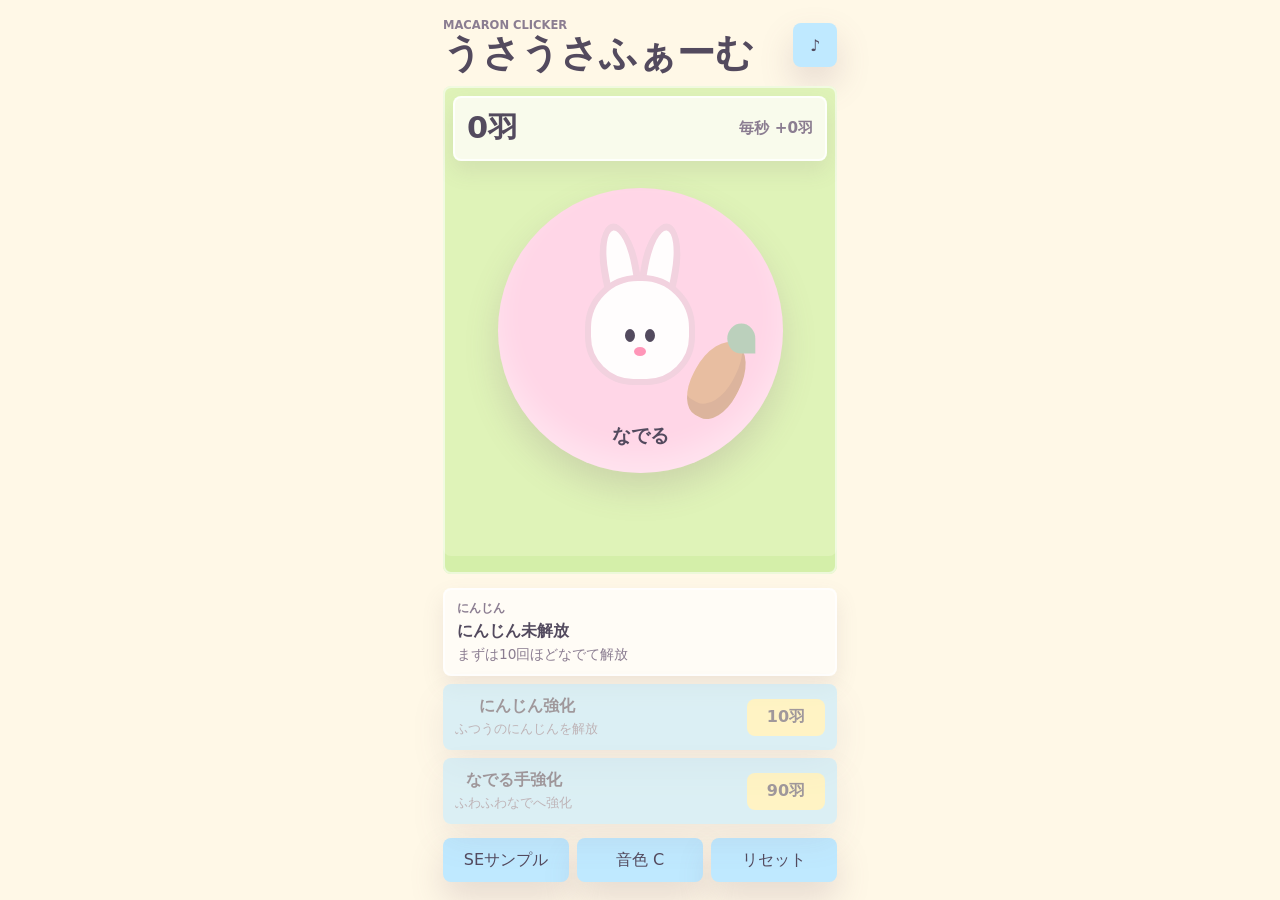
==== index.html @ 25ad2a1d "add chichai rabbit" ====
<!doctype html>
<html lang="ja">
  <head>
    <meta charset="utf-8">
    <meta name="viewport" content="width=device-width, initial-scale=1">
    <title>うさうさふぁーむ</title>
    <link rel="stylesheet" href="styles.css">
  </head>
  <body>
    <main class="game-shell" aria-labelledby="game-title">
      <header class="game-header">
        <div>
          <p class="eyebrow">macaron clicker</p>
          <h1 id="game-title">うさうさふぁーむ</h1>
        </div>
        <button id="soundToggle" class="icon-button" type="button" aria-label="音を切り替える">♪</button>
      </header>

      <section id="farm" class="farm" role="button" tabindex="0" aria-label="うさぎをなでる">
        <div class="farm-stats" aria-label="現在のうさぎ数">
          <strong id="rabbitCount">0羽</strong>
          <span id="perSecond">毎秒 +0羽</span>
        </div>
        <div id="visualRabbitLayer" class="visual-rabbit-layer" aria-hidden="true"></div>
        <div id="floatLayer" class="float-layer" aria-hidden="true"></div>
        <button id="petButton" class="pet-button" type="button" aria-label="うさぎをなでる">
          <span id="carrotGem" class="carrot carrot-normal"></span>
          <span class="bunny" aria-hidden="true">
            <span class="ear left"></span>
            <span class="ear right"></span>
            <span class="face">
              <span class="eye left"></span>
              <span class="eye right"></span>
              <span class="nose"></span>
            </span>
          </span>
          <span class="pet-text">なでる</span>
        </button>
      </section>

      <section class="upgrade-panel" aria-label="強化">
        <div class="level-card">
          <span class="label">にんじん</span>
          <strong id="carrotName">ふつうのにんじん</strong>
          <span id="carrotHint">毎秒 +0.2</span>
        </div>

        <button id="carrotUpgrade" class="upgrade-button" type="button">
          <span>
            <strong>にんじん強化</strong>
            <small id="carrotUpgradeText">毎秒増加量を上げる</small>
          </span>
          <b id="carrotCost">25</b>
        </button>

        <button id="handUpgrade" class="upgrade-button" type="button">
          <span>
            <strong>なでる手強化</strong>
            <small id="handUpgradeText">なでる増加量を上げる</small>
          </span>
          <b id="handCost">15</b>
        </button>
      </section>

      <footer class="controls">
        <button id="sampleSound" type="button">SEサンプル</button>
        <button id="soundVariant" type="button">音色 A</button>
        <button id="resetGame" type="button">リセット</button>
      </footer>
    </main>

    <script src="app.js"></script>
  </body>
</html>
---- styles.css ----
:root {
  --cream: #fff8e7;
  --rose: #ffd6e7;
  --mint: #c9f3df;
  --grass: #dff3b8;
  --grass-light: #edf8d2;
  --grass-dark: #bfe58d;
  --lemon: #fff0a8;
  --sky: #bfe9ff;
  --lavender: #dbc8ff;
  --ink: #534a5e;
  --soft: #8b7d91;
  --white: #fffdf8;
  --shadow: 0 16px 34px rgba(126, 95, 116, 0.2);
}

* {
  box-sizing: border-box;
}

body {
  margin: 0;
  min-height: 100vh;
  display: grid;
  place-items: center;
  background: var(--cream);
  color: var(--ink);
  font-family:
    "M PLUS Rounded 1c",
    "Kosugi Maru",
    "Hiragino Maru Gothic ProN",
    "Yu Gothic",
    "Meiryo",
    system-ui,
    sans-serif;
}

button {
  color: inherit;
  font: inherit;
}

.game-shell {
  width: min(100vw, 430px);
  min-height: 100vh;
  display: grid;
  grid-template-rows: auto 1fr auto auto;
  gap: 14px;
  padding: 18px;
}

.game-header {
  display: flex;
  align-items: center;
  justify-content: space-between;
}

.eyebrow {
  margin: 0 0 2px;
  color: var(--soft);
  font-size: 0.72rem;
  font-weight: 700;
  letter-spacing: 0;
  text-transform: uppercase;
}

h1 {
  margin: 0;
  font-size: clamp(1.8rem, 10vw, 2.4rem);
  line-height: 1;
}

.icon-button,
.controls button {
  min-width: 44px;
  min-height: 44px;
  border: 0;
  border-radius: 8px;
  background: var(--sky);
  box-shadow: var(--shadow);
  cursor: pointer;
}

.level-card {
  min-height: 70px;
  padding: 10px 12px;
  border: 2px solid rgba(255, 255, 255, 0.75);
  border-radius: 8px;
  background: rgba(255, 253, 248, 0.86);
  box-shadow: 0 10px 22px rgba(126, 95, 116, 0.12);
}

.label {
  display: block;
  margin-bottom: 4px;
  color: var(--soft);
  font-size: 0.78rem;
  font-weight: 700;
}

.farm {
  position: relative;
  min-height: 290px;
  display: grid;
  place-items: center;
  overflow: hidden;
  border-radius: 8px;
  border: 0;
  background: var(--grass);
  box-shadow: inset 0 0 0 2px rgba(255, 255, 255, 0.58), inset 0 -18px 0 rgba(191, 229, 141, 0.35);
  cursor: pointer;
  user-select: none;
  -webkit-tap-highlight-color: transparent;
}

.farm:focus-visible {
  outline: 3px solid rgba(255, 150, 184, 0.75);
  outline-offset: 3px;
}

.farm:active .pet-button {
  transform: scale(0.97);
}

.farm-stats {
  position: absolute;
  top: 10px;
  left: 10px;
  right: 10px;
  z-index: 3;
  min-height: 58px;
  display: flex;
  align-items: center;
  justify-content: space-between;
  gap: 8px;
  padding: 10px 12px;
  border: 2px solid rgba(255, 255, 255, 0.75);
  border-radius: 8px;
  background: rgba(255, 253, 248, 0.82);
  box-shadow: 0 10px 22px rgba(126, 95, 116, 0.12);
  pointer-events: none;
}

.farm-stats strong {
  overflow-wrap: anywhere;
  font-size: clamp(1.28rem, 7vw, 1.9rem);
}

.farm-stats span {
  flex: 0 0 auto;
  color: var(--soft);
  font-size: 0.95rem;
  font-weight: 800;
}

.float-layer {
  position: absolute;
  inset: 0;
  pointer-events: none;
}

.visual-rabbit-layer {
  position: absolute;
  inset: 0;
  z-index: 1;
  pointer-events: none;
}

.visual-rabbit {
  position: absolute;
  width: 28px;
  height: 22px;
  border-radius: 50% 52% 48% 48%;
  background: #fffdfd;
  box-shadow: 0 4px 8px rgba(120, 90, 110, 0.12);
  transform: translate(-50%, -50%) rotate(var(--rabbit-tilt)) scale(var(--rabbit-scale));
}

.visual-rabbit::before,
.visual-rabbit::after {
  content: "";
  position: absolute;
  top: -14px;
  width: 8px;
  height: 22px;
  border-radius: 999px;
  background: #fffdfd;
  box-shadow: inset 0 -8px #ffd6e7;
}

.visual-rabbit::before {
  left: 7px;
  transform: rotate(-10deg);
}

.visual-rabbit::after {
  right: 7px;
  transform: rotate(10deg);
}

.floating-bunny {
  position: absolute;
  z-index: 4;
  animation: floatUp 900ms ease-out forwards;
  padding: 4px 8px;
  border-radius: 999px;
  background: rgba(255, 253, 248, 0.78);
  color: #ff6f9f;
  font-size: 1.15rem;
  font-weight: 900;
  transform: translate(-50%, -50%);
}

.pet-button {
  position: relative;
  z-index: 2;
  width: min(78vw, 285px);
  aspect-ratio: 1;
  display: grid;
  place-items: center;
  border: 0;
  border-radius: 50%;
  background: var(--rose);
  box-shadow: var(--shadow), inset 0 -16px 28px rgba(255, 255, 255, 0.34);
  cursor: pointer;
  pointer-events: none;
  transition: transform 120ms ease;
}

.carrot-locked {
  filter: saturate(0.55);
  opacity: 0.72;
}

.bunny {
  position: relative;
  width: 130px;
  height: 130px;
}

.ear {
  position: absolute;
  top: -42px;
  width: 38px;
  height: 92px;
  border-radius: 50% 50% 42% 42%;
  background: #fffdfd;
  border: 7px solid #f2d2df;
}

.ear.left {
  left: 26px;
  transform: rotate(-10deg);
}

.ear.right {
  right: 26px;
  transform: rotate(10deg);
}

.face {
  position: absolute;
  inset: 10px;
  border-radius: 48% 48% 44% 44%;
  background: #fffdfd;
  border: 6px solid #f2d2df;
}

.eye,
.nose {
  position: absolute;
  border-radius: 50%;
  background: var(--ink);
}

.eye {
  top: 48px;
  width: 10px;
  height: 13px;
}

.eye.left {
  left: 34px;
}

.eye.right {
  right: 34px;
}

.nose {
  top: 66px;
  left: 50%;
  width: 12px;
  height: 9px;
  transform: translateX(-50%);
  background: #ff96b8;
}

.carrot {
  position: absolute;
  right: 42px;
  bottom: 52px;
  width: 48px;
  height: 82px;
  border-radius: 52% 52% 46% 46%;
  transform: rotate(28deg);
  box-shadow: inset -10px -12px rgba(83, 74, 94, 0.12);
}

.carrot::before {
  content: "";
  position: absolute;
  top: -22px;
  left: 12px;
  width: 28px;
  height: 30px;
  border-radius: 50% 50% 0 50%;
  background: #87d99a;
  transform: rotate(-28deg);
}

.carrot-normal { background: #ffb05c; }
.carrot-ruby { background: #ff5e87; }
.carrot-garnet { background: #b33a58; }
.carrot-topaz { background: #ffd25f; }
.carrot-emerald { background: #53d49a; }
.carrot-sapphire { background: #5aa7ff; }
.carrot-diamond { background: #dff8ff; }

.pet-text {
  position: absolute;
  bottom: 24px;
  font-size: 1.2rem;
  font-weight: 800;
}

.upgrade-panel {
  display: grid;
  gap: 8px;
}

.level-card strong,
.level-card span:last-child {
  display: block;
}

.level-card span:last-child {
  margin-top: 4px;
  color: var(--soft);
  font-size: 0.86rem;
}

.upgrade-button {
  min-height: 66px;
  display: flex;
  align-items: center;
  justify-content: space-between;
  gap: 12px;
  padding: 12px;
  border: 0;
  border-radius: 8px;
  background: var(--sky);
  box-shadow: var(--shadow);
  cursor: pointer;
}

.upgrade-button:disabled {
  opacity: 0.55;
  cursor: not-allowed;
}

.upgrade-button small {
  display: block;
  margin-top: 3px;
  color: var(--soft);
}

.upgrade-button b {
  min-width: 78px;
  padding: 8px;
  border-radius: 8px;
  background: var(--lemon);
  text-align: center;
}

.controls {
  display: grid;
  grid-template-columns: 1fr 1fr 1fr;
  gap: 8px;
}

@keyframes floatUp {
  from {
    opacity: 0;
    transform: translateY(14px) scale(0.85);
  }

  20% {
    opacity: 1;
  }

  to {
    opacity: 0;
    transform: translateY(-62px) scale(1.2);
  }
}

@media (min-height: 720px) {
  .farm {
    min-height: 350px;
  }
}
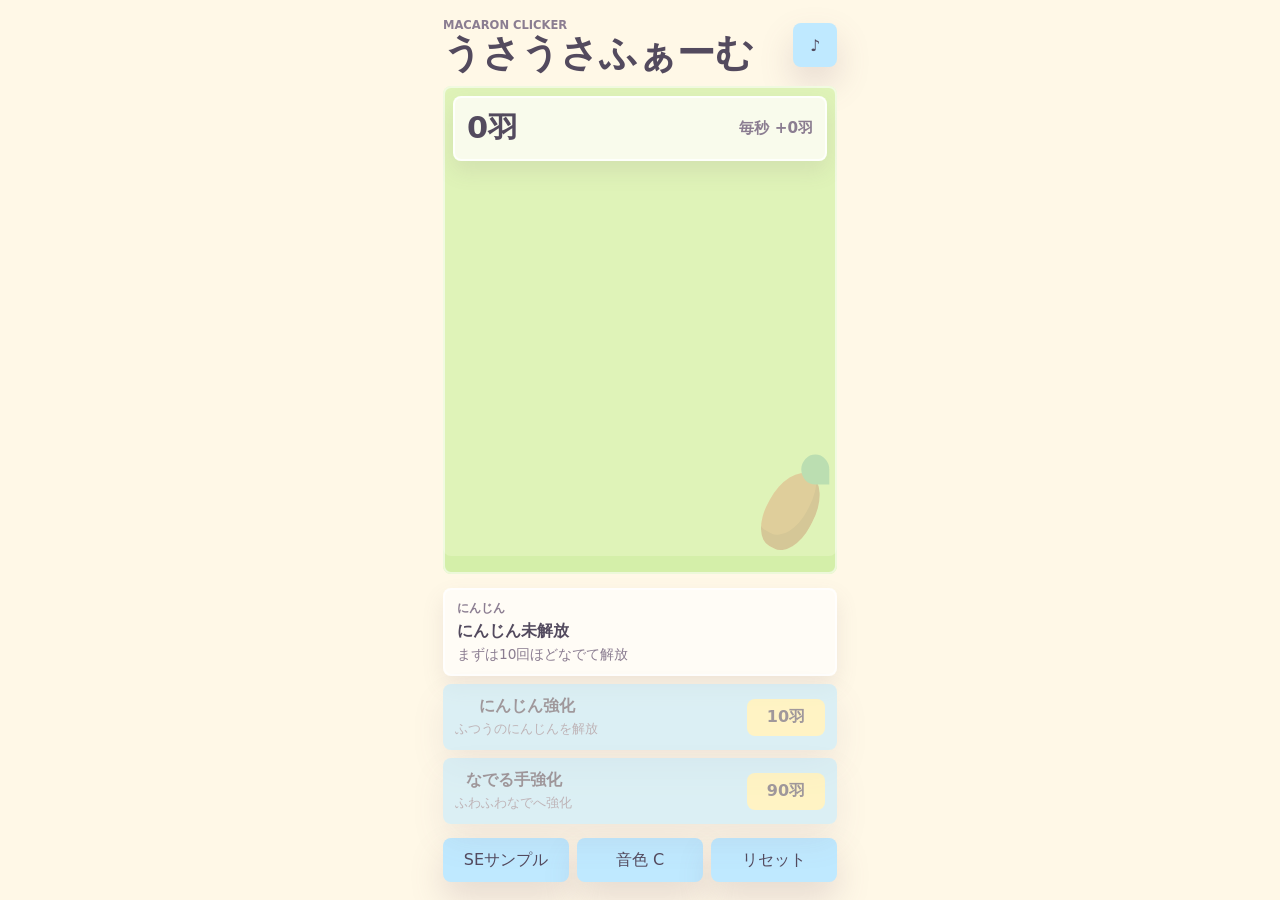
==== commit 3059a839: "change usagi design" ====
--- a/index.html
+++ b/index.html
@@ -23,19 +23,7 @@
         </div>
         <div id="visualRabbitLayer" class="visual-rabbit-layer" aria-hidden="true"></div>
         <div id="floatLayer" class="float-layer" aria-hidden="true"></div>
-        <button id="petButton" class="pet-button" type="button" aria-label="うさぎをなでる">
-          <span id="carrotGem" class="carrot carrot-normal"></span>
-          <span class="bunny" aria-hidden="true">
-            <span class="ear left"></span>
-            <span class="ear right"></span>
-            <span class="face">
-              <span class="eye left"></span>
-              <span class="eye right"></span>
-              <span class="nose"></span>
-            </span>
-          </span>
-          <span class="pet-text">なでる</span>
-        </button>
+        <span id="carrotGem" class="carrot carrot-normal" aria-hidden="true"></span>
       </section>
 
       <section class="upgrade-panel" aria-label="強化">
--- a/styles.css
+++ b/styles.css
@@ -118,10 +118,6 @@
   outline-offset: 3px;
 }
 
-.farm:active .pet-button {
-  transform: scale(0.97);
-}
-
 .farm-stats {
   position: absolute;
   top: 10px;
@@ -168,11 +164,11 @@
 
 .visual-rabbit {
   position: absolute;
-  width: 28px;
-  height: 22px;
-  border-radius: 50% 52% 48% 48%;
-  background: #fffdfd;
-  box-shadow: 0 4px 8px rgba(120, 90, 110, 0.12);
+  width: 36px;
+  height: 20px;
+  border-radius: 54% 46% 46% 54% / 64% 58% 42% 36%;
+  background: #ffffff;
+  box-shadow: 0 3px 0 rgba(120, 90, 110, 0.14);
   transform: translate(-50%, -50%) rotate(var(--rabbit-tilt)) scale(var(--rabbit-scale));
 }
 
@@ -180,22 +176,66 @@
 .visual-rabbit::after {
   content: "";
   position: absolute;
-  top: -14px;
-  width: 8px;
-  height: 22px;
+}
+
+.visual-rabbit::before {
+  right: 4px;
+  top: -12px;
+  width: 9px;
+  height: 24px;
   border-radius: 999px;
-  background: #fffdfd;
-  box-shadow: inset 0 -8px #ffd6e7;
-}
-
-.visual-rabbit::before {
-  left: 7px;
-  transform: rotate(-10deg);
+  background: #ffffff;
+  box-shadow: 0 2px 0 rgba(120, 90, 110, 0.1), inset 0 -7px #ffddeb;
+  transform: rotate(24deg);
 }
 
 .visual-rabbit::after {
-  right: 7px;
-  transform: rotate(10deg);
+  left: -2px;
+  bottom: 2px;
+  width: 9px;
+  height: 9px;
+  border-radius: 50%;
+  background: #ffffff;
+  box-shadow: 0 2px 0 rgba(120, 90, 110, 0.12);
+}
+
+.carrot {
+  position: absolute;
+  z-index: 2;
+  right: 22px;
+  bottom: 22px;
+  width: 48px;
+  height: 82px;
+  border-radius: 52% 52% 46% 46%;
+  transform: rotate(28deg);
+  box-shadow: inset -10px -12px rgba(83, 74, 94, 0.12);
+  opacity: 0.88;
+  pointer-events: none;
+}
+
+.carrot::before {
+  content: "";
+  position: absolute;
+  top: -22px;
+  left: 12px;
+  width: 28px;
+  height: 30px;
+  border-radius: 50% 50% 0 50%;
+  background: #87d99a;
+  transform: rotate(-28deg);
+}
+
+.carrot-normal { background: #ffb05c; }
+.carrot-ruby { background: #ff5e87; }
+.carrot-garnet { background: #b33a58; }
+.carrot-topaz { background: #ffd25f; }
+.carrot-emerald { background: #53d49a; }
+.carrot-sapphire { background: #5aa7ff; }
+.carrot-diamond { background: #dff8ff; }
+
+.carrot-locked {
+  filter: saturate(0.55);
+  opacity: 0.58;
 }
 
 .floating-bunny {
@@ -211,129 +251,6 @@
   transform: translate(-50%, -50%);
 }
 
-.pet-button {
-  position: relative;
-  z-index: 2;
-  width: min(78vw, 285px);
-  aspect-ratio: 1;
-  display: grid;
-  place-items: center;
-  border: 0;
-  border-radius: 50%;
-  background: var(--rose);
-  box-shadow: var(--shadow), inset 0 -16px 28px rgba(255, 255, 255, 0.34);
-  cursor: pointer;
-  pointer-events: none;
-  transition: transform 120ms ease;
-}
-
-.carrot-locked {
-  filter: saturate(0.55);
-  opacity: 0.72;
-}
-
-.bunny {
-  position: relative;
-  width: 130px;
-  height: 130px;
-}
-
-.ear {
-  position: absolute;
-  top: -42px;
-  width: 38px;
-  height: 92px;
-  border-radius: 50% 50% 42% 42%;
-  background: #fffdfd;
-  border: 7px solid #f2d2df;
-}
-
-.ear.left {
-  left: 26px;
-  transform: rotate(-10deg);
-}
-
-.ear.right {
-  right: 26px;
-  transform: rotate(10deg);
-}
-
-.face {
-  position: absolute;
-  inset: 10px;
-  border-radius: 48% 48% 44% 44%;
-  background: #fffdfd;
-  border: 6px solid #f2d2df;
-}
-
-.eye,
-.nose {
-  position: absolute;
-  border-radius: 50%;
-  background: var(--ink);
-}
-
-.eye {
-  top: 48px;
-  width: 10px;
-  height: 13px;
-}
-
-.eye.left {
-  left: 34px;
-}
-
-.eye.right {
-  right: 34px;
-}
-
-.nose {
-  top: 66px;
-  left: 50%;
-  width: 12px;
-  height: 9px;
-  transform: translateX(-50%);
-  background: #ff96b8;
-}
-
-.carrot {
-  position: absolute;
-  right: 42px;
-  bottom: 52px;
-  width: 48px;
-  height: 82px;
-  border-radius: 52% 52% 46% 46%;
-  transform: rotate(28deg);
-  box-shadow: inset -10px -12px rgba(83, 74, 94, 0.12);
-}
-
-.carrot::before {
-  content: "";
-  position: absolute;
-  top: -22px;
-  left: 12px;
-  width: 28px;
-  height: 30px;
-  border-radius: 50% 50% 0 50%;
-  background: #87d99a;
-  transform: rotate(-28deg);
-}
-
-.carrot-normal { background: #ffb05c; }
-.carrot-ruby { background: #ff5e87; }
-.carrot-garnet { background: #b33a58; }
-.carrot-topaz { background: #ffd25f; }
-.carrot-emerald { background: #53d49a; }
-.carrot-sapphire { background: #5aa7ff; }
-.carrot-diamond { background: #dff8ff; }
-
-.pet-text {
-  position: absolute;
-  bottom: 24px;
-  font-size: 1.2rem;
-  font-weight: 800;
-}
-
 .upgrade-panel {
   display: grid;
   gap: 8px;
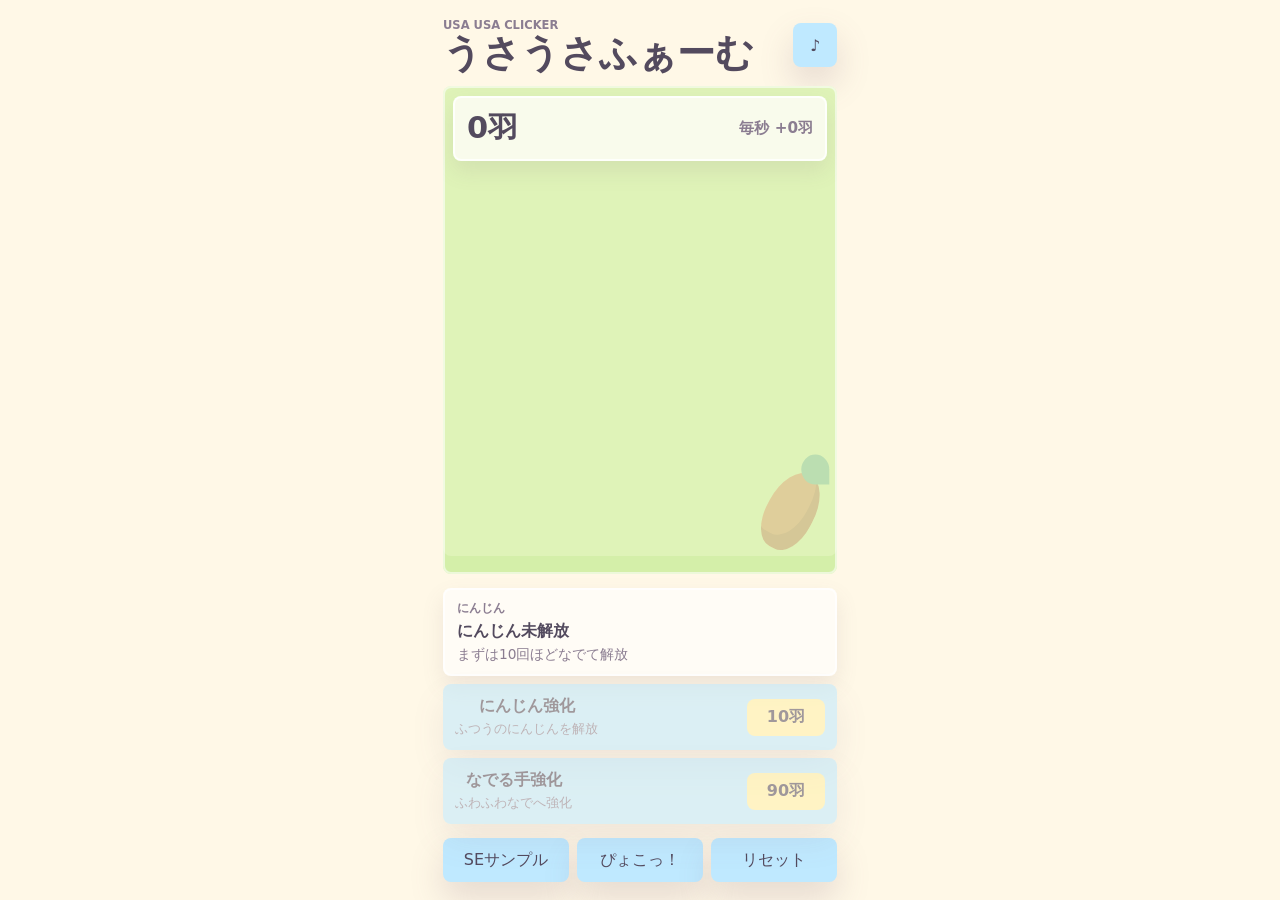
==== commit bf7cd339: "Use SVG rabbits and adjust spawn bounds" ====
--- a/index.html
+++ b/index.html
@@ -10,14 +10,14 @@
     <main class="game-shell" aria-labelledby="game-title">
       <header class="game-header">
         <div>
-          <p class="eyebrow">macaron clicker</p>
+          <p class="eyebrow">Usa Usa Clicker</p>
           <h1 id="game-title">うさうさふぁーむ</h1>
         </div>
         <button id="soundToggle" class="icon-button" type="button" aria-label="音を切り替える">♪</button>
       </header>
 
       <section id="farm" class="farm" role="button" tabindex="0" aria-label="うさぎをなでる">
-        <div class="farm-stats" aria-label="現在のうさぎ数">
+        <div id="farmStats" class="farm-stats" aria-label="現在のうさぎ数">
           <strong id="rabbitCount">0羽</strong>
           <span id="perSecond">毎秒 +0羽</span>
         </div>
--- a/styles.css
+++ b/styles.css
@@ -164,12 +164,9 @@
 
 .visual-rabbit {
   position: absolute;
-  width: 36px;
-  height: 20px;
-  border-radius: 54% 46% 46% 54% / 64% 58% 42% 36%;
-  background: #ffffff;
-  box-shadow: 0 3px 0 rgba(120, 90, 110, 0.14);
-  transform: translate(-50%, -50%) rotate(var(--rabbit-tilt)) scale(var(--rabbit-scale));
+  width: 46px;
+  height: 42px;
+  transform: translate(-50%, -50%) rotate(var(--rabbit-tilt));
 }
 
 .visual-rabbit::before,
@@ -179,24 +176,22 @@
 }
 
 .visual-rabbit::before {
-  right: 4px;
-  top: -12px;
-  width: 9px;
-  height: 24px;
+  inset: 0;
+  z-index: 1;
+  background: url("usagi.svg") center / contain no-repeat;
+}
+
+.visual-rabbit::after {
+  left: 10%;
+  right: 20%;
+  bottom: 0px;
+  height: 15px;
   border-radius: 999px;
-  background: #ffffff;
-  box-shadow: 0 2px 0 rgba(120, 90, 110, 0.1), inset 0 -7px #ffddeb;
-  transform: rotate(24deg);
-}
-
-.visual-rabbit::after {
-  left: -2px;
-  bottom: 2px;
-  width: 9px;
-  height: 9px;
-  border-radius: 50%;
-  background: #ffffff;
-  box-shadow: 0 2px 0 rgba(120, 90, 110, 0.12);
+  background: rgba(210, 70, 200, 0.40);
+}
+
+.visual-rabbit-left {
+  transform: translate(-50%, -50%) rotate(var(--rabbit-tilt)) scaleX(-1);
 }
 
 .carrot {
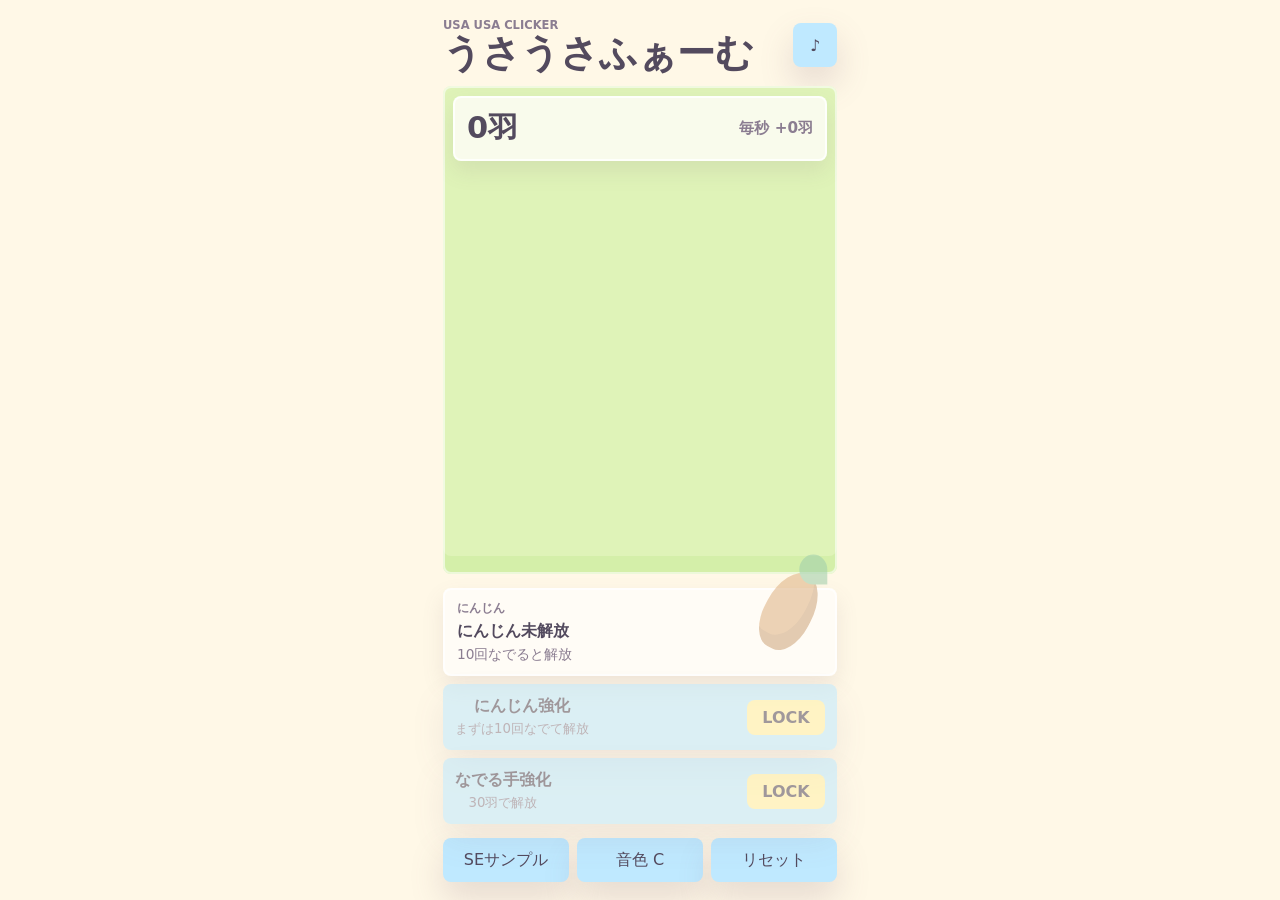
==== commit 20490c84: "Refactor rabbits to level-based progression" ====
--- a/index.html
+++ b/index.html
@@ -23,14 +23,17 @@
         </div>
         <div id="visualRabbitLayer" class="visual-rabbit-layer" aria-hidden="true"></div>
         <div id="floatLayer" class="float-layer" aria-hidden="true"></div>
-        <span id="carrotGem" class="carrot carrot-normal" aria-hidden="true"></span>
+        <p id="farmMessage" class="farm-message" aria-live="polite"></p>
       </section>
 
       <section class="upgrade-panel" aria-label="強化">
         <div class="level-card">
-          <span class="label">にんじん</span>
-          <strong id="carrotName">ふつうのにんじん</strong>
-          <span id="carrotHint">毎秒 +0.2</span>
+          <span id="carrotGem" class="carrot carrot-normal carrot-card-gem" aria-hidden="true"></span>
+          <div>
+            <span class="label">にんじん</span>
+            <strong id="carrotName">にんじん未解放</strong>
+            <span id="carrotHint">10回なでると解放</span>
+          </div>
         </div>
 
         <button id="carrotUpgrade" class="upgrade-button" type="button">
--- a/styles.css
+++ b/styles.css
@@ -82,7 +82,11 @@
 }
 
 .level-card {
+  position: relative;
   min-height: 70px;
+  display: flex;
+  align-items: center;
+  gap: 12px;
   padding: 10px 12px;
   border: 2px solid rgba(255, 255, 255, 0.75);
   border-radius: 8px;
@@ -182,12 +186,12 @@
 }
 
 .visual-rabbit::after {
-  left: 10%;
-  right: 20%;
-  bottom: 0px;
-  height: 15px;
+  left: 17%;
+  right: 17%;
+  bottom: 1px;
+  height: 7px;
   border-radius: 999px;
-  background: rgba(210, 70, 200, 0.40);
+  background: rgba(255, 176, 204, 0.38);
 }
 
 .visual-rabbit-left {
@@ -208,6 +212,23 @@
   pointer-events: none;
 }
 
+.carrot-card-gem {
+  position: relative;
+  right: auto;
+  bottom: auto;
+  flex: 0 0 auto;
+  width: 28px;
+  height: 48px;
+  transform: rotate(20deg);
+}
+
+.carrot-card-gem::before {
+  top: -14px;
+  left: 7px;
+  width: 18px;
+  height: 20px;
+}
+
 .carrot::before {
   content: "";
   position: absolute;
@@ -246,6 +267,31 @@
   transform: translate(-50%, -50%);
 }
 
+.farm-message {
+  position: absolute;
+  left: 16px;
+  right: 16px;
+  bottom: 12px;
+  z-index: 5;
+  margin: 0;
+  padding: 8px 12px;
+  border-radius: 8px;
+  background: rgba(255, 253, 248, 0.86);
+  color: var(--ink);
+  font-size: 0.9rem;
+  font-weight: 800;
+  text-align: center;
+  opacity: 0;
+  transform: translateY(8px);
+  transition: opacity 180ms ease, transform 180ms ease;
+  pointer-events: none;
+}
+
+.farm-message-visible {
+  opacity: 1;
+  transform: translateY(0);
+}
+
 .upgrade-panel {
   display: grid;
   gap: 8px;
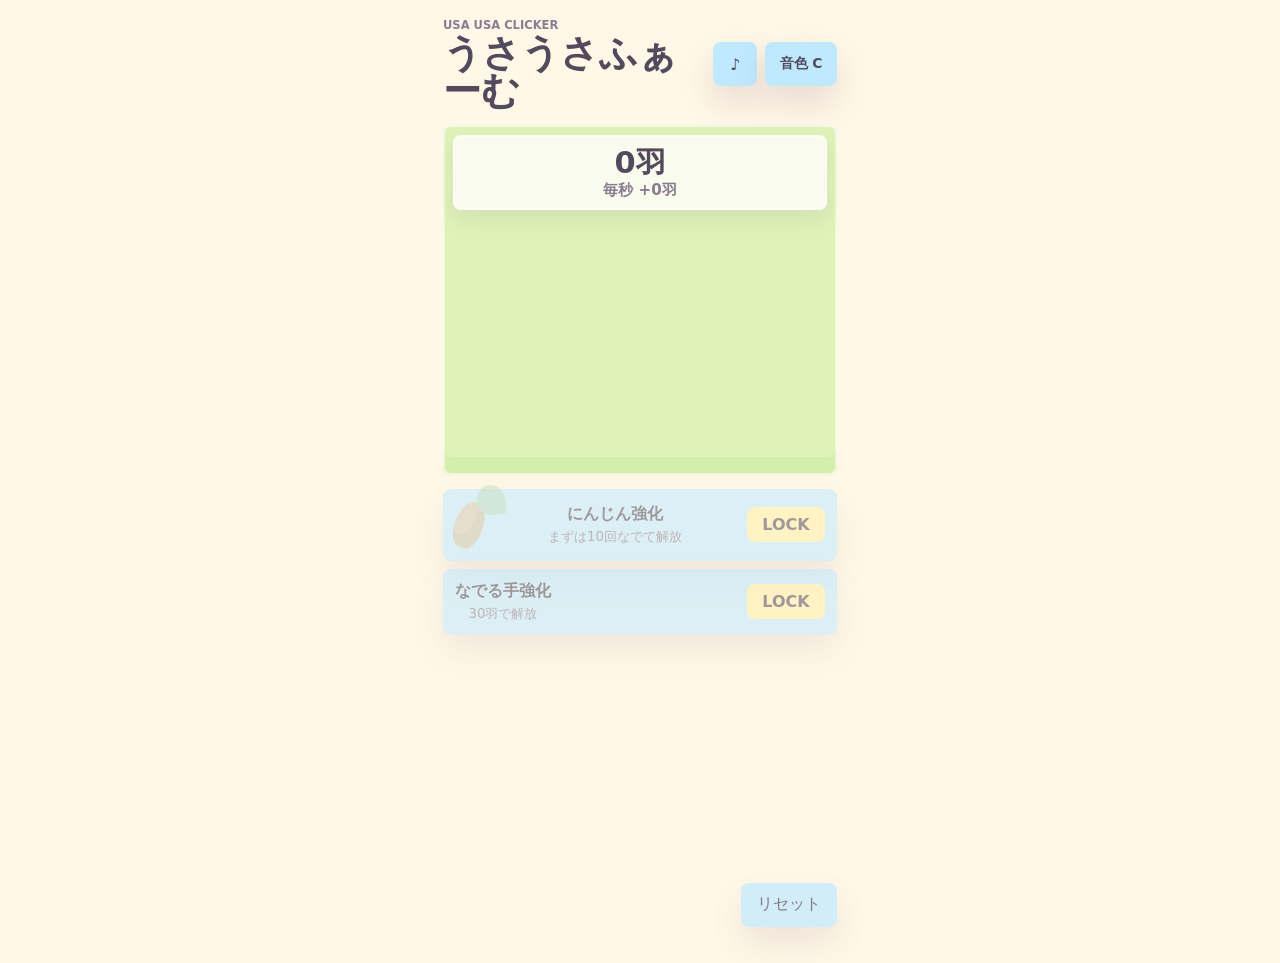
==== commit 1585dc4d: "fix" ====
--- a/index.html
+++ b/index.html
@@ -11,9 +11,14 @@
       <header class="game-header">
         <div>
           <p class="eyebrow">Usa Usa Clicker</p>
-          <h1 id="game-title">うさうさふぁーむ</h1>
+          <h1 id="game-title">
+            <button id="farmNameButton" class="farm-name-button" type="button">うさうさふぁーむ</button>
+          </h1>
         </div>
-        <button id="soundToggle" class="icon-button" type="button" aria-label="音を切り替える">♪</button>
+        <div class="header-actions">
+          <button id="soundToggle" class="icon-button" type="button" aria-label="音を切り替える">♪</button>
+          <button id="soundVariant" class="icon-button sound-variant-button" type="button">音色 A</button>
+        </div>
       </header>
 
       <section id="farm" class="farm" role="button" tabindex="0" aria-label="うさぎをなでる">
@@ -27,16 +32,8 @@
       </section>
 
       <section class="upgrade-panel" aria-label="強化">
-        <div class="level-card">
+        <button id="carrotUpgrade" class="upgrade-button" type="button">
           <span id="carrotGem" class="carrot carrot-normal carrot-card-gem" aria-hidden="true"></span>
-          <div>
-            <span class="label">にんじん</span>
-            <strong id="carrotName">にんじん未解放</strong>
-            <span id="carrotHint">10回なでると解放</span>
-          </div>
-        </div>
-
-        <button id="carrotUpgrade" class="upgrade-button" type="button">
           <span>
             <strong>にんじん強化</strong>
             <small id="carrotUpgradeText">毎秒増加量を上げる</small>
@@ -53,9 +50,7 @@
         </button>
       </section>
 
-      <footer class="controls">
-        <button id="sampleSound" type="button">SEサンプル</button>
-        <button id="soundVariant" type="button">音色 A</button>
+      <footer class="reset-zone">
         <button id="resetGame" type="button">リセット</button>
       </footer>
     </main>
--- a/styles.css
+++ b/styles.css
@@ -53,6 +53,7 @@
   display: flex;
   align-items: center;
   justify-content: space-between;
+  gap: 12px;
 }
 
 .eyebrow {
@@ -70,8 +71,27 @@
   line-height: 1;
 }
 
+.farm-name-button {
+  max-width: min(64vw, 280px);
+  padding: 0;
+  border: 0;
+  background: transparent;
+  color: inherit;
+  font: inherit;
+  font-weight: 900;
+  text-align: left;
+  overflow-wrap: anywhere;
+  cursor: pointer;
+}
+
+.header-actions {
+  display: flex;
+  align-items: center;
+  gap: 8px;
+}
+
 .icon-button,
-.controls button {
+.reset-zone button {
   min-width: 44px;
   min-height: 44px;
   border: 0;
@@ -81,17 +101,11 @@
   cursor: pointer;
 }
 
-.level-card {
-  position: relative;
-  min-height: 70px;
-  display: flex;
-  align-items: center;
-  gap: 12px;
-  padding: 10px 12px;
-  border: 2px solid rgba(255, 255, 255, 0.75);
-  border-radius: 8px;
-  background: rgba(255, 253, 248, 0.86);
-  box-shadow: 0 10px 22px rgba(126, 95, 116, 0.12);
+.sound-variant-button {
+  min-width: 72px;
+  padding: 0 10px;
+  font-size: 0.86rem;
+  font-weight: 800;
 }
 
 .label {
@@ -130,9 +144,10 @@
   z-index: 3;
   min-height: 58px;
   display: flex;
+  flex-direction: column;
   align-items: center;
-  justify-content: space-between;
-  gap: 8px;
+  justify-content: center;
+  gap: 3px;
   padding: 10px 12px;
   border: 2px solid rgba(255, 255, 255, 0.75);
   border-radius: 8px;
@@ -144,13 +159,14 @@
 .farm-stats strong {
   overflow-wrap: anywhere;
   font-size: clamp(1.28rem, 7vw, 1.9rem);
+  line-height: 1.05;
 }
 
 .farm-stats span {
-  flex: 0 0 auto;
   color: var(--soft);
   font-size: 0.95rem;
   font-weight: 800;
+  line-height: 1.1;
 }
 
 .float-layer {
@@ -297,17 +313,6 @@
   gap: 8px;
 }
 
-.level-card strong,
-.level-card span:last-child {
-  display: block;
-}
-
-.level-card span:last-child {
-  margin-top: 4px;
-  color: var(--soft);
-  font-size: 0.86rem;
-}
-
 .upgrade-button {
   min-height: 66px;
   display: flex;
@@ -341,10 +346,16 @@
   text-align: center;
 }
 
-.controls {
-  display: grid;
-  grid-template-columns: 1fr 1fr 1fr;
-  gap: 8px;
+.reset-zone {
+  display: flex;
+  justify-content: flex-end;
+  margin-top: 26vh;
+  padding-bottom: 18px;
+}
+
+.reset-zone button {
+  min-width: 96px;
+  opacity: 0.72;
 }
 
 @keyframes floatUp {
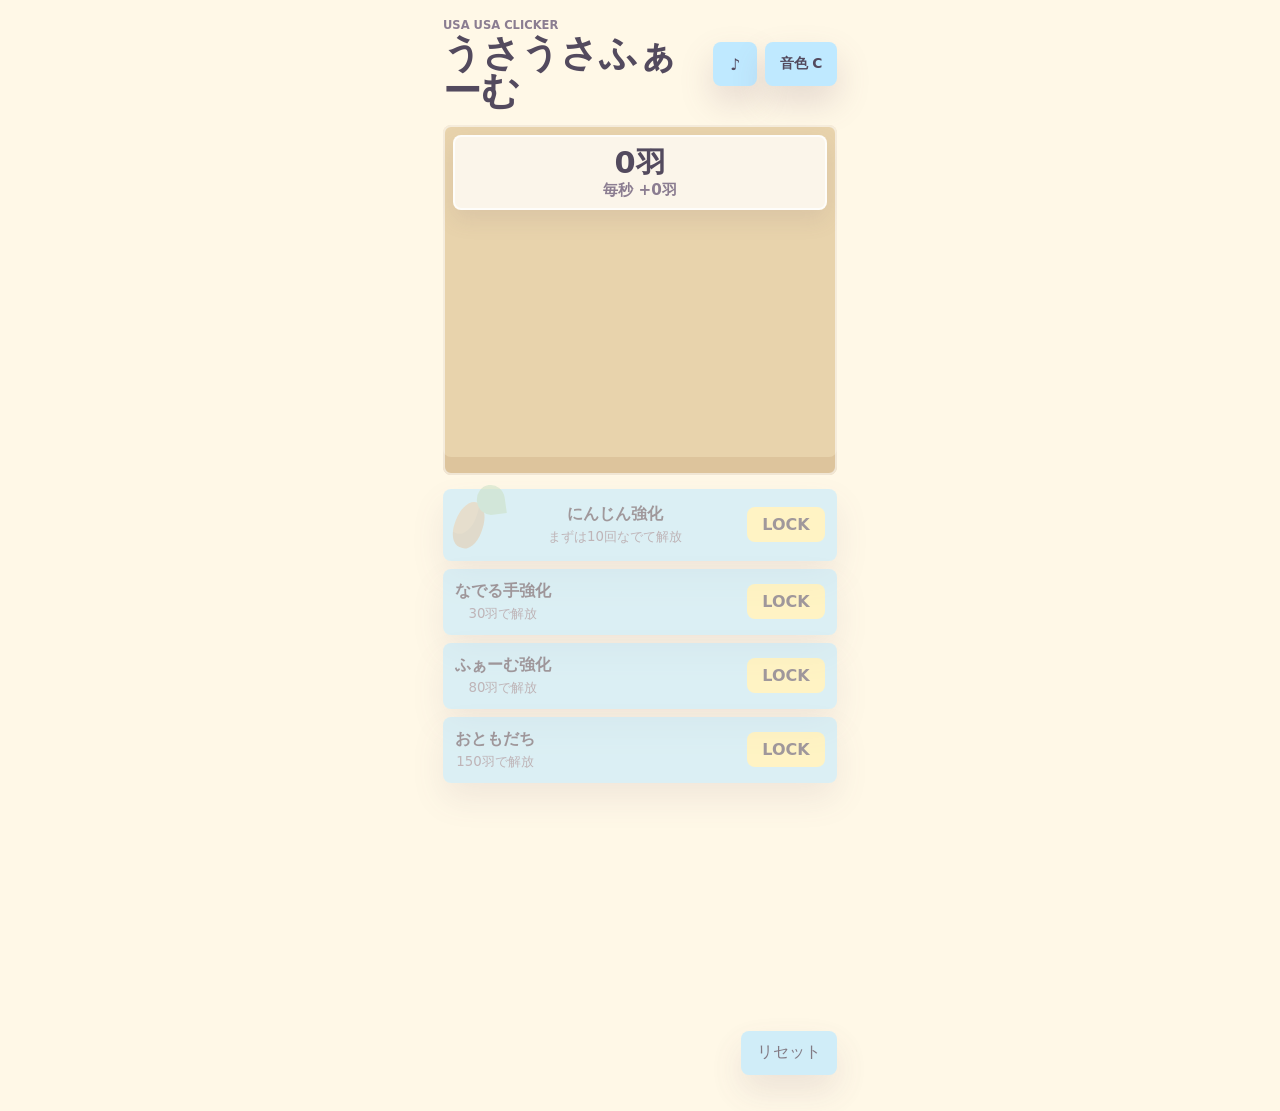
==== commit 2075e51d: "Add farm and friend upgrades" ====
--- a/index.html
+++ b/index.html
@@ -48,6 +48,22 @@
           </span>
           <b id="handCost">15</b>
         </button>
+
+        <button id="farmUpgrade" class="upgrade-button" type="button">
+          <span>
+            <strong>ふぁーむ強化</strong>
+            <small id="farmUpgradeText">にんじんの毎秒増加を広げる</small>
+          </span>
+          <b id="farmCost">80</b>
+        </button>
+
+        <button id="friendUpgrade" class="upgrade-button" type="button">
+          <span>
+            <strong>おともだち</strong>
+            <small id="friendUpgradeText">なでる力で手伝ってもらう</small>
+          </span>
+          <b id="friendCost">150</b>
+        </button>
       </section>
 
       <footer class="reset-zone">
--- a/styles.css
+++ b/styles.css
@@ -131,6 +131,46 @@
   -webkit-tap-highlight-color: transparent;
 }
 
+.farm-stage-hutch {
+  background: #e8d3ac;
+  box-shadow: inset 0 0 0 2px rgba(255, 255, 255, 0.58), inset 0 -18px 0 rgba(164, 118, 78, 0.16);
+}
+
+.farm-stage-garden {
+  background: var(--grass);
+}
+
+.farm-stage-flowers {
+  background:
+    radial-gradient(circle at 18% 78%, rgba(255, 214, 231, 0.8) 0 4px, transparent 5px),
+    radial-gradient(circle at 82% 74%, rgba(191, 233, 255, 0.8) 0 4px, transparent 5px),
+    var(--grass-light);
+}
+
+.farm-stage-park {
+  background:
+    linear-gradient(110deg, transparent 0 58%, rgba(255, 250, 241, 0.55) 58% 72%, transparent 72%),
+    var(--grass);
+}
+
+.farm-stage-meadow {
+  background: #d5f1ae;
+  box-shadow: inset 0 0 0 2px rgba(255, 255, 255, 0.58), inset 0 -24px 0 rgba(191, 229, 141, 0.32);
+}
+
+.farm-stage-hill {
+  background:
+    radial-gradient(ellipse at 50% 112%, rgba(191, 229, 141, 0.75) 0 46%, transparent 47%),
+    #dff3b8;
+}
+
+.farm-stage-kingdom {
+  background:
+    linear-gradient(135deg, transparent 0 84%, rgba(255, 240, 168, 0.75) 84%),
+    radial-gradient(circle at 18% 18%, rgba(255, 240, 168, 0.8) 0 8px, transparent 9px),
+    #dff3b8;
+}
+
 .farm:focus-visible {
   outline: 3px solid rgba(255, 150, 184, 0.75);
   outline-offset: 3px;
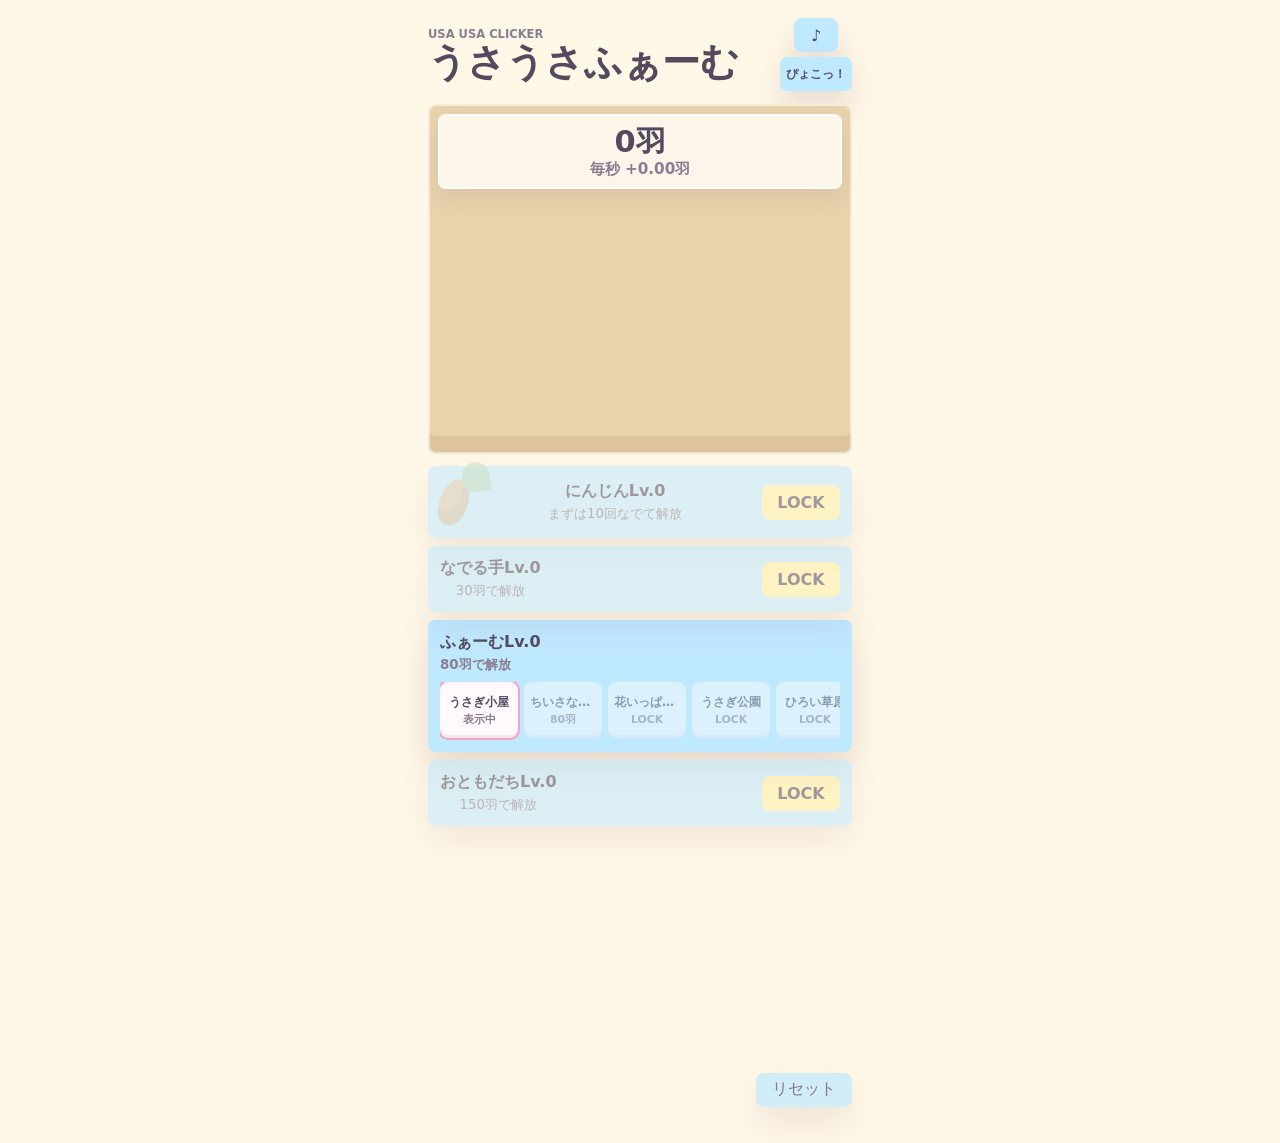
==== commit 0277d837: "Add clover boosts and refine farm UI" ====
--- a/index.html
+++ b/index.html
@@ -17,17 +17,21 @@
         </div>
         <div class="header-actions">
           <button id="soundToggle" class="icon-button" type="button" aria-label="音を切り替える">♪</button>
-          <button id="soundVariant" class="icon-button sound-variant-button" type="button">音色 A</button>
+          <button id="soundVariant" class="icon-button sound-variant-button" type="button">ぴょこっ！</button>
         </div>
       </header>
 
       <section id="farm" class="farm" role="button" tabindex="0" aria-label="うさぎをなでる">
         <div id="farmStats" class="farm-stats" aria-label="現在のうさぎ数">
-          <strong id="rabbitCount">0羽</strong>
-          <span id="perSecond">毎秒 +0羽</span>
+          <div class="stat-lines">
+            <strong id="rabbitCount">0羽</strong>
+            <span id="perSecond">毎秒 +0羽</span>
+          </div>
+          <span id="boostIndicator" class="boost-indicator" aria-label="くろーばー効果中">♣</span>
         </div>
         <div id="visualRabbitLayer" class="visual-rabbit-layer" aria-hidden="true"></div>
         <div id="floatLayer" class="float-layer" aria-hidden="true"></div>
+        <button id="cloverButton" class="clover-button" type="button" aria-label="よつばのくろーばー">♣</button>
         <p id="farmMessage" class="farm-message" aria-live="polite"></p>
       </section>
 
@@ -35,7 +39,7 @@
         <button id="carrotUpgrade" class="upgrade-button" type="button">
           <span id="carrotGem" class="carrot carrot-normal carrot-card-gem" aria-hidden="true"></span>
           <span>
-            <strong>にんじん強化</strong>
+            <strong id="carrotUpgradeTitle">にんじんLv.0</strong>
             <small id="carrotUpgradeText">毎秒増加量を上げる</small>
           </span>
           <b id="carrotCost">25</b>
@@ -43,23 +47,23 @@
 
         <button id="handUpgrade" class="upgrade-button" type="button">
           <span>
-            <strong>なでる手強化</strong>
+            <strong id="handUpgradeTitle">なでる手Lv.0</strong>
             <small id="handUpgradeText">なでる増加量を上げる</small>
           </span>
           <b id="handCost">15</b>
         </button>
 
-        <button id="farmUpgrade" class="upgrade-button" type="button">
-          <span>
-            <strong>ふぁーむ強化</strong>
-            <small id="farmUpgradeText">にんじんの毎秒増加を広げる</small>
-          </span>
-          <b id="farmCost">80</b>
-        </button>
+        <section class="farm-upgrade-card" aria-label="ふぁーむ強化">
+          <div class="upgrade-card-heading">
+            <strong id="farmUpgradeTitle">ふぁーむLv.0</strong>
+            <small id="farmUpgradeText">背景を選択できます</small>
+          </div>
+          <div id="farmTierButtons" class="farm-tier-buttons"></div>
+        </section>
 
         <button id="friendUpgrade" class="upgrade-button" type="button">
           <span>
-            <strong>おともだち</strong>
+            <strong id="friendUpgradeTitle">おともだちLv.0</strong>
             <small id="friendUpgradeText">なでる力で手伝ってもらう</small>
           </span>
           <b id="friendCost">150</b>
--- a/styles.css
+++ b/styles.css
@@ -41,12 +41,12 @@
 }
 
 .game-shell {
-  width: min(100vw, 430px);
+  width: min(100vw, 460px);
   min-height: 100vh;
   display: grid;
-  grid-template-rows: auto 1fr auto auto;
-  gap: 14px;
-  padding: 18px;
+  grid-template-rows: auto minmax(300px, 1fr) auto auto;
+  gap: clamp(8px, 1.4vh, 14px);
+  padding: clamp(10px, 3vw, 18px);
 }
 
 .game-header {
@@ -72,7 +72,7 @@
 }
 
 .farm-name-button {
-  max-width: min(64vw, 280px);
+  max-width: min(70vw, 330px);
   padding: 0;
   border: 0;
   background: transparent;
@@ -86,14 +86,15 @@
 
 .header-actions {
   display: flex;
+  flex-direction: column;
   align-items: center;
-  gap: 8px;
+  gap: 5px;
 }
 
 .icon-button,
 .reset-zone button {
   min-width: 44px;
-  min-height: 44px;
+  min-height: 34px;
   border: 0;
   border-radius: 8px;
   background: var(--sky);
@@ -102,9 +103,9 @@
 }
 
 .sound-variant-button {
-  min-width: 72px;
-  padding: 0 10px;
-  font-size: 0.86rem;
+  min-width: 62px;
+  padding: 0 6px;
+  font-size: 0.72rem;
   font-weight: 800;
 }
 
@@ -118,7 +119,7 @@
 
 .farm {
   position: relative;
-  min-height: 290px;
+  min-height: clamp(300px, 48vh, 520px);
   display: grid;
   place-items: center;
   overflow: hidden;
@@ -196,6 +197,13 @@
   pointer-events: none;
 }
 
+.stat-lines {
+  display: flex;
+  flex-direction: column;
+  align-items: center;
+  gap: 3px;
+}
+
 .farm-stats strong {
   overflow-wrap: anywhere;
   font-size: clamp(1.28rem, 7vw, 1.9rem);
@@ -207,6 +215,49 @@
   font-size: 0.95rem;
   font-weight: 800;
   line-height: 1.1;
+}
+
+.boosted-stat-box {
+  padding-right: 58px;
+}
+
+.boosted-stat {
+  color: #ff5f9a !important;
+}
+
+.boost-indicator {
+  --boost-progress: 0deg;
+  position: absolute;
+  right: 12px;
+  top: 50%;
+  width: 38px;
+  height: 38px;
+  display: grid;
+  place-items: center;
+  border-radius: 50%;
+  background:
+    conic-gradient(#ff73aa var(--boost-progress), rgba(255, 214, 231, 0.55) 0),
+    rgba(255, 253, 248, 0.92);
+  color: #42a852;
+  font-size: 1.25rem;
+  font-weight: 900;
+  opacity: 0;
+  transform: translateY(-50%) scale(0.8);
+  transition: opacity 180ms ease, transform 180ms ease;
+}
+
+.boost-indicator::before {
+  content: "";
+  position: absolute;
+  inset: 4px;
+  z-index: -1;
+  border-radius: 50%;
+  background: rgba(255, 253, 248, 0.96);
+}
+
+.boost-indicator-visible {
+  opacity: 1;
+  transform: translateY(-50%) scale(1);
 }
 
 .float-layer {
@@ -317,10 +368,14 @@
   padding: 4px 8px;
   border-radius: 999px;
   background: rgba(255, 253, 248, 0.78);
-  color: #ff6f9f;
+  color: #c97792;
   font-size: 1.15rem;
   font-weight: 900;
   transform: translate(-50%, -50%);
+}
+
+.floating-bunny-boosted {
+  color: #ff4f98;
 }
 
 .farm-message {
@@ -348,9 +403,103 @@
   transform: translateY(0);
 }
 
+.clover-button {
+  position: absolute;
+  z-index: 6;
+  width: 42px;
+  height: 42px;
+  display: grid;
+  place-items: center;
+  border: 0;
+  border-radius: 50%;
+  background: rgba(235, 255, 218, 0.92);
+  color: #4faf57;
+  box-shadow: 0 8px 18px rgba(82, 130, 64, 0.22);
+  font-size: 1.45rem;
+  font-weight: 900;
+  opacity: 0;
+  transform: translate(-50%, -50%) scale(0.7);
+  pointer-events: none;
+  transition: opacity 180ms ease, transform 180ms ease;
+}
+
+.clover-visible {
+  opacity: 1;
+  transform: translate(-50%, -50%) scale(1);
+  pointer-events: auto;
+}
+
 .upgrade-panel {
   display: grid;
   gap: 8px;
+}
+
+.farm-upgrade-card {
+  display: grid;
+  gap: 8px;
+  padding: 12px;
+  border-radius: 8px;
+  background: var(--sky);
+  box-shadow: var(--shadow);
+}
+
+.upgrade-card-heading {
+  display: grid;
+  gap: 3px;
+}
+
+.upgrade-card-heading small {
+  color: var(--soft);
+  font-weight: 700;
+}
+
+.farm-tier-buttons {
+  display: flex;
+  gap: 6px;
+  overflow-x: auto;
+  padding-bottom: 2px;
+}
+
+.farm-tier-button {
+  flex: 0 0 78px;
+  min-height: 56px;
+  display: grid;
+  align-content: center;
+  gap: 2px;
+  padding: 7px 6px;
+  border: 0;
+  border-radius: 8px;
+  background: rgba(255, 253, 248, 0.9);
+  color: var(--ink);
+  box-shadow: inset 0 -3px rgba(83, 74, 94, 0.08);
+  cursor: pointer;
+}
+
+.farm-tier-button strong,
+.farm-tier-button small {
+  overflow: hidden;
+  text-overflow: ellipsis;
+  white-space: nowrap;
+}
+
+.farm-tier-button strong {
+  font-size: 0.76rem;
+}
+
+.farm-tier-button small {
+  color: var(--soft);
+  font-size: 0.68rem;
+  font-weight: 800;
+}
+
+.farm-tier-button:disabled {
+  opacity: 0.48;
+  cursor: not-allowed;
+}
+
+.farm-tier-selected {
+  outline: 2px solid #ff9ec0;
+  background: #fff8fc;
 }
 
 .upgrade-button {
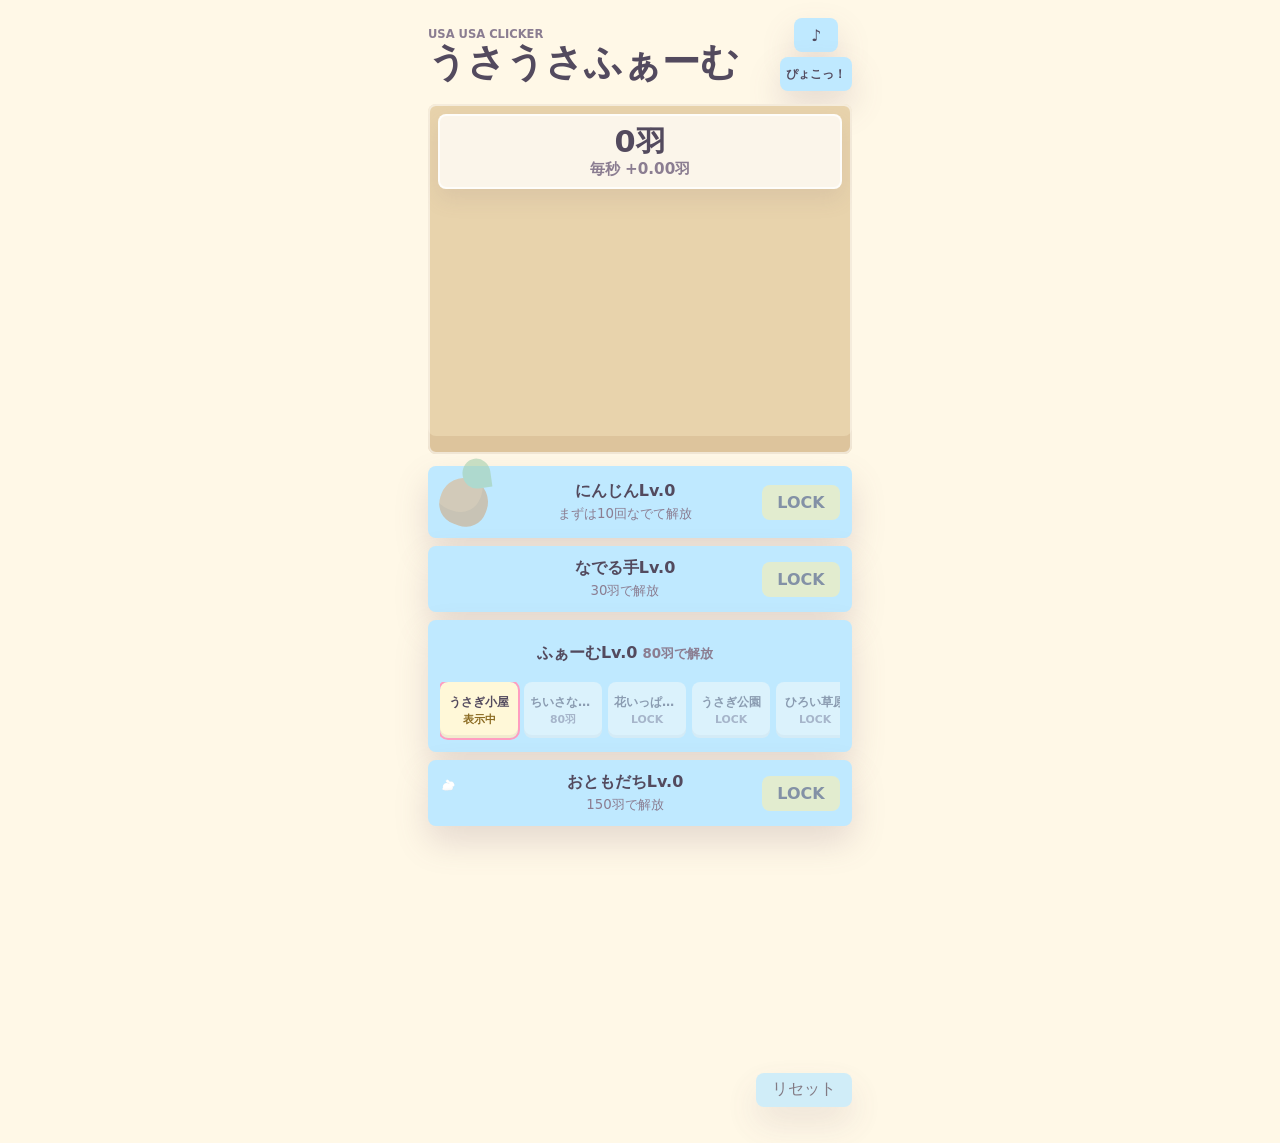
==== commit d575c662: "Add friend symbol grid to upgrade panel" ====
--- a/index.html
+++ b/index.html
@@ -38,7 +38,7 @@
       <section class="upgrade-panel" aria-label="強化">
         <button id="carrotUpgrade" class="upgrade-button" type="button">
           <span id="carrotGem" class="carrot carrot-normal carrot-card-gem" aria-hidden="true"></span>
-          <span>
+          <span class="upgrade-label">
             <strong id="carrotUpgradeTitle">にんじんLv.0</strong>
             <small id="carrotUpgradeText">毎秒増加量を上げる</small>
           </span>
@@ -46,7 +46,8 @@
         </button>
 
         <button id="handUpgrade" class="upgrade-button" type="button">
-          <span>
+          <span class="upgrade-symbol upgrade-symbol-empty" aria-hidden="true"></span>
+          <span class="upgrade-label">
             <strong id="handUpgradeTitle">なでる手Lv.0</strong>
             <small id="handUpgradeText">なでる増加量を上げる</small>
           </span>
@@ -55,14 +56,18 @@
 
         <section class="farm-upgrade-card" aria-label="ふぁーむ強化">
           <div class="upgrade-card-heading">
-            <strong id="farmUpgradeTitle">ふぁーむLv.0</strong>
-            <small id="farmUpgradeText">背景を選択できます</small>
+            <span class="upgrade-symbol upgrade-symbol-empty" aria-hidden="true"></span>
+            <span class="upgrade-label">
+              <strong id="farmUpgradeTitle">ふぁーむLv.0</strong>
+              <small id="farmUpgradeText">背景を選択できます</small>
+            </span>
           </div>
           <div id="farmTierButtons" class="farm-tier-buttons"></div>
         </section>
 
         <button id="friendUpgrade" class="upgrade-button" type="button">
-          <span>
+          <span id="friendSymbols" class="friend-symbols" aria-hidden="true"></span>
+          <span class="upgrade-label">
             <strong id="friendUpgradeTitle">おともだちLv.0</strong>
             <small id="friendUpgradeText">なでる力で手伝ってもらう</small>
           </span>
--- a/styles.css
+++ b/styles.css
@@ -292,6 +292,29 @@
   background: url("usagi.svg") center / contain no-repeat;
 }
 
+.visual-rabbit-gray::before {
+  filter: grayscale(1) brightness(0.92) contrast(0.95);
+}
+
+.visual-rabbit-brown::before {
+  filter: sepia(1) saturate(1.25) brightness(0.80);
+}
+
+.visual-rabbit-pink::before {
+  filter: drop-shadow(0 0 0 #ff007f) saturate(2);
+      /*sepia(0.25) saturate(1.6) hue-rotate(290deg) brightness(1.08);*/
+}
+
+.visual-rabbit-sky::before {
+    filter: drop-shadow(0 0 0 #00bfff) saturate(2);
+    /*sepia(0.25) saturate(1.45) hue-rotate(165deg) brightness(1.08);*/
+}
+
+.visual-rabbit-gold::before {
+    filter: drop-shadow(0 0 0 #e6b422) saturate(2);
+    /*sepia(0.85) saturate(1.8) hue-rotate(350deg) brightness(1.12);*/
+}
+
 .visual-rabbit::after {
   left: 17%;
   right: 17%;
@@ -445,7 +468,11 @@
 
 .upgrade-card-heading {
   display: grid;
-  gap: 3px;
+  grid-template-columns: 48px 1fr 78px;
+  align-items: center;
+  gap: 12px;
+  min-height: 42px;
+  text-align: center;
 }
 
 .upgrade-card-heading small {
@@ -497,16 +524,26 @@
   cursor: not-allowed;
 }
 
+.farm-tier-unlocked,
+.farm-tier-next:not(:disabled) {
+  background: var(--lemon);
+}
+
+.farm-tier-unlocked small,
+.farm-tier-next:not(:disabled) small {
+  color: #8b6b22;
+}
+
 .farm-tier-selected {
   outline: 2px solid #ff9ec0;
-  background: #fff8fc;
+  background: #fff8d8;
 }
 
 .upgrade-button {
   min-height: 66px;
-  display: flex;
+  display: grid;
+  grid-template-columns: 48px 1fr 78px;
   align-items: center;
-  justify-content: space-between;
   gap: 12px;
   padding: 12px;
   border: 0;
@@ -517,14 +554,69 @@
 }
 
 .upgrade-button:disabled {
+  cursor: not-allowed;
+}
+
+.upgrade-button:disabled b {
   opacity: 0.55;
-  cursor: not-allowed;
 }
 
 .upgrade-button small {
   display: block;
   margin-top: 3px;
   color: var(--soft);
+}
+
+.upgrade-label {
+  min-width: 0;
+  text-align: center;
+}
+
+.upgrade-label strong,
+.upgrade-label small {
+  overflow: hidden;
+  text-overflow: ellipsis;
+  white-space: nowrap;
+}
+
+.upgrade-symbol,
+.carrot-card-gem,
+.friend-symbols {
+  width: 48px;
+  min-width: 48px;
+}
+
+.upgrade-symbol-empty {
+  height: 36px;
+}
+
+.friend-symbols {
+  display: grid;
+  grid-template-columns: repeat(3, 13px);
+  grid-template-rows: repeat(2, 13px);
+  justify-content: center;
+  align-content: center;
+  gap: 3px;
+  height: 34px;
+}
+
+.friend-symbol {
+  position: relative;
+  display: block;
+  width: 13px;
+  height: 13px;
+  opacity: 1;
+}
+
+.friend-symbol::before {
+  content: "";
+  position: absolute;
+  inset: 0;
+  background: url("usagi.svg") center / contain no-repeat;
+}
+
+.friend-symbol-locked {
+  opacity: 0;
 }
 
 .upgrade-button b {
